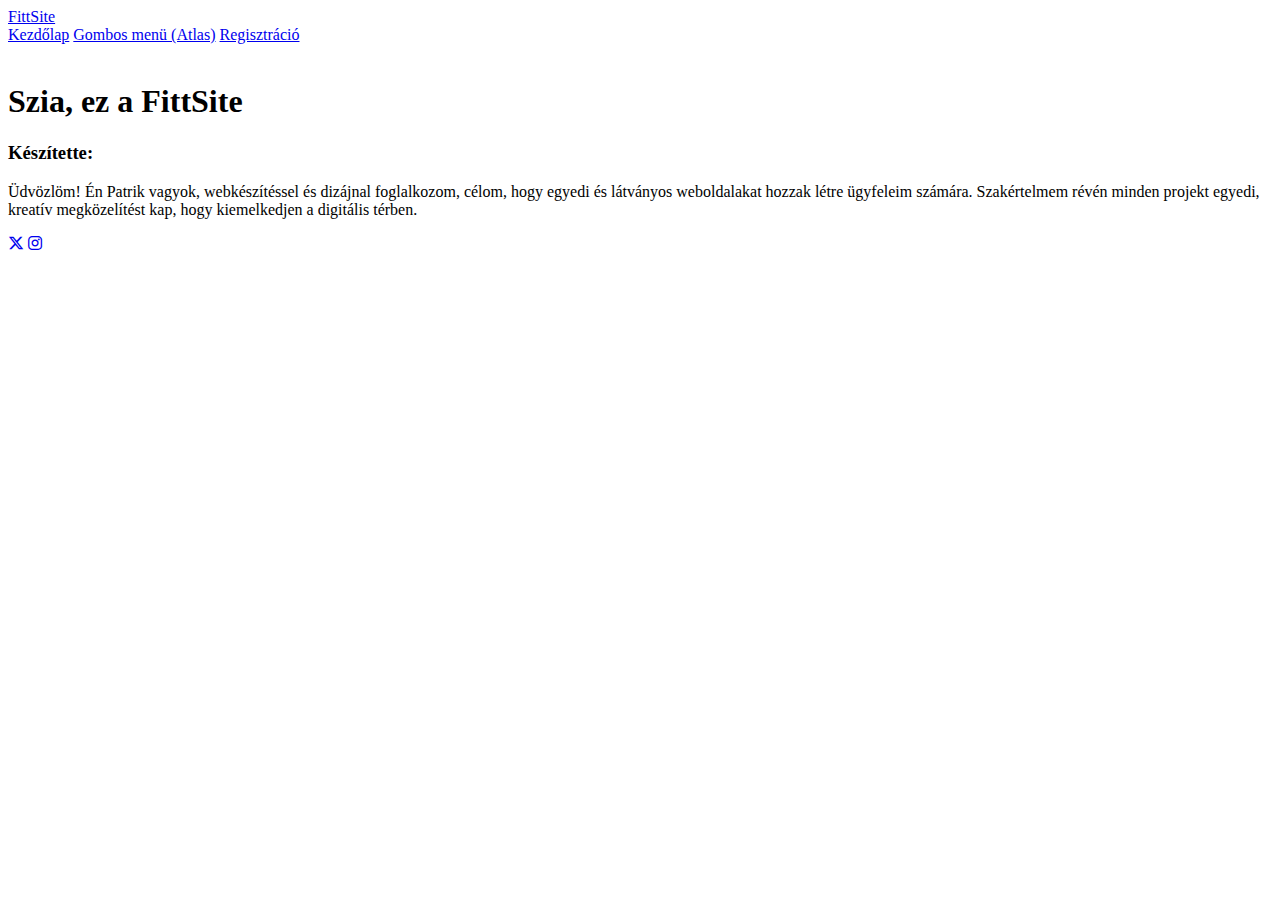
==== index.html @ 157b78dc "Add files via upload" ====
<!DOCTYPE html>
<html lang="en">
    
<head>
    <meta charset="UTF-8">
    <meta name="viewport" content="width=device-width, initial-scale=1.0">
    <link rel="stylesheet" href="https://cdnjs.cloudflare.com/ajax/libs/font-awesome/6.5.2/css/all.min.css">
    <link rel="stylesheet" href="style.css">
    <title>FittSite</title>
</head>
<body>
    <header>
        <a href="#" class="logo">FittSite</a>

        <nav>
            <a href="#" class="active">Kezdőlap</a>
            <a href="valami/Rangkészítő.html" >Gombos menü (Atlas)</a>
            <a href="#" >Regisztráció</a>
        </nav>
    </header>
    <section class="home">
        <div class="home-img">
            <img src="main1.jpg" alt="">
        </div>
        <div class="home-content">
            <h1>Szia, ez a <span>FittSite</span></h1>
            <h3 class="typing-text">Készítette: <span></span></h3>
            <p>Üdvözlöm! Én Patrik vagyok, webkészítéssel és dizájnal foglalkozom, célom, hogy egyedi és látványos weboldalakat hozzak létre ügyfeleim számára. Szakértelmem révén minden projekt egyedi, kreatív megközelítést kap, hogy kiemelkedjen a digitális térben.</p>
            <div class="social-icons">
                <a href="#"><i class="fa-brands fa-x-twitter"></i></a>
                <a href="#"><i class="fa-brands fa-instagram"></i></a>
            </div>
        </div>
    </section>
</body>
</html>
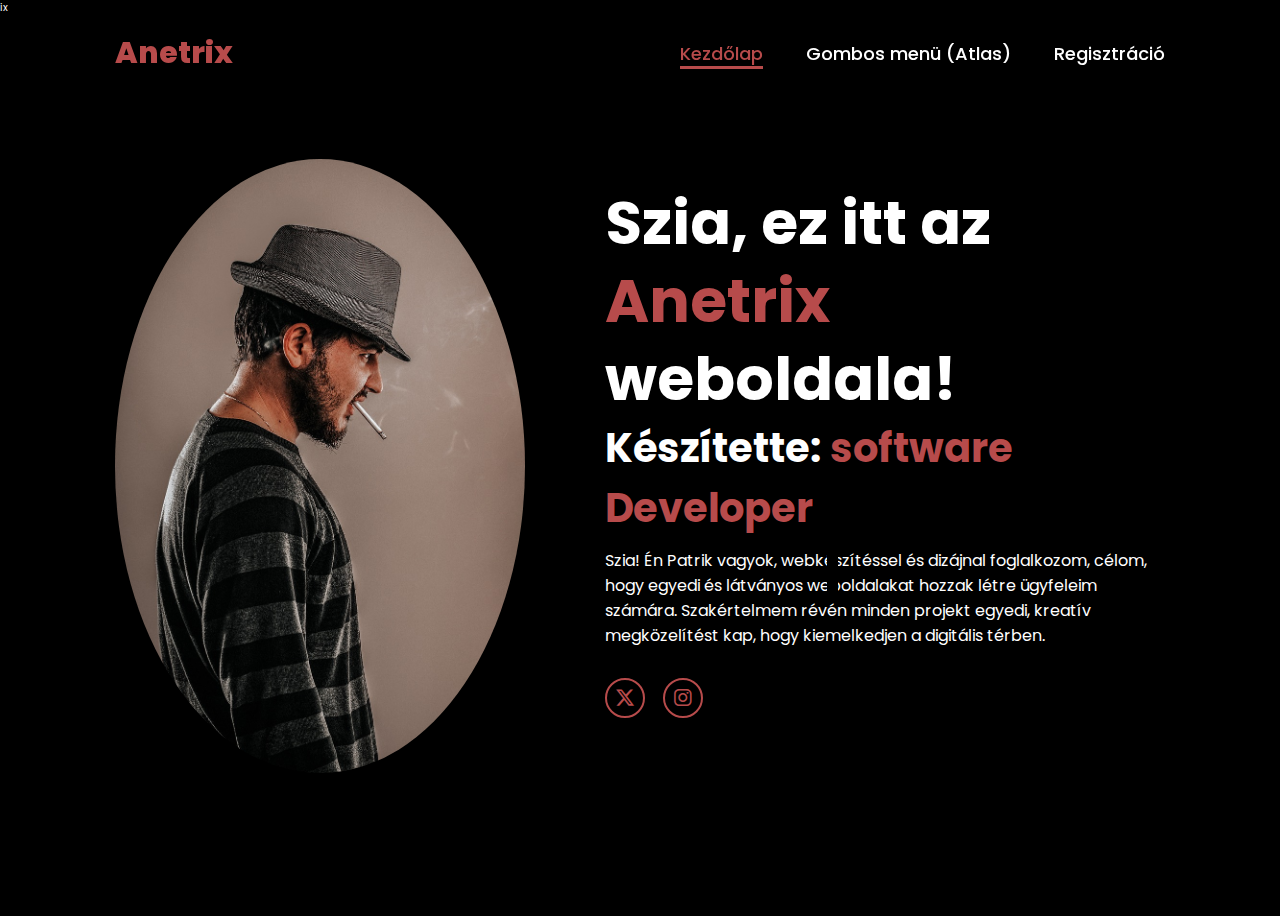
==== commit cdd0e21e: "Update index.html" ====
--- a/index.html
+++ b/index.html
@@ -1,4 +1,4 @@
-<!DOCTYPE html>
+ix<!DOCTYPE html>
 <html lang="en">
     
 <head>
@@ -6,11 +6,11 @@
     <meta name="viewport" content="width=device-width, initial-scale=1.0">
     <link rel="stylesheet" href="https://cdnjs.cloudflare.com/ajax/libs/font-awesome/6.5.2/css/all.min.css">
     <link rel="stylesheet" href="style.css">
-    <title>FittSite</title>
+    <title>Anetrix</title>
 </head>
 <body>
     <header>
-        <a href="#" class="logo">FittSite</a>
+        <a href="#" class="logo">Anetrix</a>
 
         <nav>
             <a href="#" class="active">Kezdőlap</a>
@@ -23,9 +23,9 @@
             <img src="main1.jpg" alt="">
         </div>
         <div class="home-content">
-            <h1>Szia, ez a <span>FittSite</span></h1>
+            <h1>Szia, ez itt az <span>Anetrix</span> weboldala!</h1>
             <h3 class="typing-text">Készítette: <span></span></h3>
-            <p>Üdvözlöm! Én Patrik vagyok, webkészítéssel és dizájnal foglalkozom, célom, hogy egyedi és látványos weboldalakat hozzak létre ügyfeleim számára. Szakértelmem révén minden projekt egyedi, kreatív megközelítést kap, hogy kiemelkedjen a digitális térben.</p>
+            <p>Szia! Én Patrik vagyok, webkészítéssel és dizájnal foglalkozom, célom, hogy egyedi és látványos weboldalakat hozzak létre ügyfeleim számára. Szakértelmem révén minden projekt egyedi, kreatív megközelítést kap, hogy kiemelkedjen a digitális térben.</p>
             <div class="social-icons">
                 <a href="#"><i class="fa-brands fa-x-twitter"></i></a>
                 <a href="#"><i class="fa-brands fa-instagram"></i></a>
@@ -33,4 +33,4 @@
         </div>
     </section>
 </body>
-</html>+</html>
--- a/style.css
+++ b/style.css
@@ -0,0 +1,267 @@
+@import url('https://fonts.googleapis.com/css2?family=Poppins:wght@100;200;300;400;500;600&display=swap');
+
+*{
+    margin: 0;
+    padding: 0;
+    box-sizing: border-box;
+    text-decoration: none;
+    border: none;
+    outline: none;
+    font-family: 'Poppins', sans-serif;
+}
+
+html{
+    font-size: 62.5%;
+}
+
+body{
+    width: 100%;
+    height: 100vh;
+    overflow-x: hidden;
+    background-color: black;
+    color: white;
+}
+
+header{
+    margin-top: 20px;
+    position: fixed;
+    top: 0;
+    left: 0;
+    width: 100%;
+    padding: 1rem 9%;
+    background-color: transparent;
+    filter: drop-shadow(10px);
+    display: flex;
+    justify-content: space-between;
+    align-items: center;
+    z-index: 100;
+}
+
+.logo{
+    font-size: 3rem;
+    color: #b74b4b;
+    font-weight: 800;
+    cursor: pointer;
+    transition: 0.5s ease;
+}
+
+.logo:hover{
+    transform: scale(1.1);
+}
+
+nav a{
+    font-size: 1.8rem;
+    color: white;
+    margin-left: 4rem;
+    font-weight: 500;
+    transition: 0.3s ease;
+    border-bottom: 3px solid transparent;
+}
+
+nav a:hover,
+nav a.active{
+    color: #b74b4b;
+    border-bottom: 3px solid #b74b4b;
+}
+
+@media(max-width:995px){
+    nav{
+        position: absolute;
+        display: none;
+        top: 0;
+        right: 0;
+        width: 40%;
+        border-left: 3px solid #b74b4b;
+        border-bottom: 3px solid #b74b4b;
+        border-bottom-left-radius: 2rem;
+        padding: 1rem solid;
+        background-color: #161616;
+        border-top: 0.1rem solid rgba(0,0,0,0.1);
+    }
+
+    nav.active{
+        display: block;
+    }
+
+    nav a{
+        display: block;
+        font-size: 2rem;
+        margin: 3rem 0;
+    }
+
+    nav a:hover,
+    nav a.active{
+        padding: 1rem;
+        border-radius: 0.5rem;
+        border-bottom: 0.5rem solid #b74b4b;
+    }
+}
+
+section{
+    min-height: 100vh;
+    padding: 5rem 9% 5rem;
+}
+
+.home{
+    display: flex;
+    justify-content: center;
+    align-items: center;
+    gap: 8rem;
+    background-color: black;
+}
+
+.home .home-content h1{
+    font-size: 6rem;
+    font-weight: 700;
+    line-height: 1.3;
+}
+
+span{
+    color: #b74b4b;
+}
+
+.home-content h3{
+    font-size: 4rem;
+    margin-bottom: 1rem;
+    font-weight: 700;
+}
+
+.home-content p{
+    font-size: 1.6rem;
+}
+
+.home-img{
+    border-radius: 50%;
+}
+
+.home-img img{
+    position: relative;
+    width: 32vw;
+    border-radius: 50%;
+    box-shadow: 0 0 25px solid #b74b4b;
+    cursor: pointer;
+    transition: 0.2s linear;
+}
+
+.home-img img:hover{
+    font-size: 1.8rem;
+    font-weight: 500;
+}
+
+.social-icons a{
+    display: inline-flex;
+    justify-content: center;
+    align-items: center;
+    width: 4rem;
+    height: 4rem;
+    background-color: transparent;
+    border: 0.2rem solid #b74b4b;
+    font-size: 2rem;
+    border-radius: 50%;
+    margin: 3rem 1.5rem 3rem 0;
+    transition: 0.3s ease;
+    color: #b74b4b;
+}
+
+.social-icons a:hover{
+    color: black;
+    transform: scale(1.3) translateY(-5px);
+    background-color: #b74b4b;
+    box-shadow: 0  0 25px #b74b4b;
+}
+
+.btn{
+    display: inline-block;
+    padding: 1rem 2.8rem;
+    background-color: black;
+    border-radius: 4rem;
+    font-size: 1.6rem;
+    color: #b74b4b;
+    letter-spacing: 0.3rem;
+    font-weight: 600;
+    border: 2px solid #b74b4b;
+    transition: 0.3s ease;
+    cursor: pointer;
+}
+
+.btn:hover{
+    transform: scale3d(1.03);
+    background-color: #b74b4b;
+    color: black;
+    box-shadow: 0 0 25px #b74b4b;
+}
+
+.typing-text{
+    font-size: 34px;
+    font-weight: 600;
+    min-width: 280px;
+}
+
+.typing-text span{
+    position: relative;
+}
+
+.typing-text span::before{
+    content: "software Developer";
+    color: #b74b4b;
+    animation: words 20s infinite;
+}
+
+.typing-text span::after{
+    content: "";
+    background-color: black;
+    position: absolute;
+    width: calc(100% + 8px);
+    height: 100%;
+    border-left: 3px solid black;
+    right: -8;
+    animation: cursor 0.6s infinite;
+}
+
+@keyframes cursor{
+    to{
+        border-left: 3px solid #b74b4b;
+    }
+}
+
+@keyframes words{
+    0%, 20%{
+        content: "Patrik - Web Fejlesztő";
+    }
+    21%, 40%{
+        content: "Patrik - Fejlesztő";
+    }
+    41%, 60%{
+        content: "Patrik - Web Designer";
+    }
+    81%, 100%{
+        content: "Patrik - Script Író";
+    }
+}
+
+@media (max-width: 1000px){
+    .home{
+        gap: 4rem;
+    }
+}
+
+@media(max-width:995px){
+    .home{
+        flex-direction: column;
+        margin: 5rem 4rem;
+    }
+
+    .home .home-content h3{
+        font-size: 2.5rem;
+    }
+
+    .home-content h1{
+        font-size: 5rem;
+    }
+
+    .home-img img{
+        width: 70vw;
+        margin-top: 4rem;
+    }
+}
+
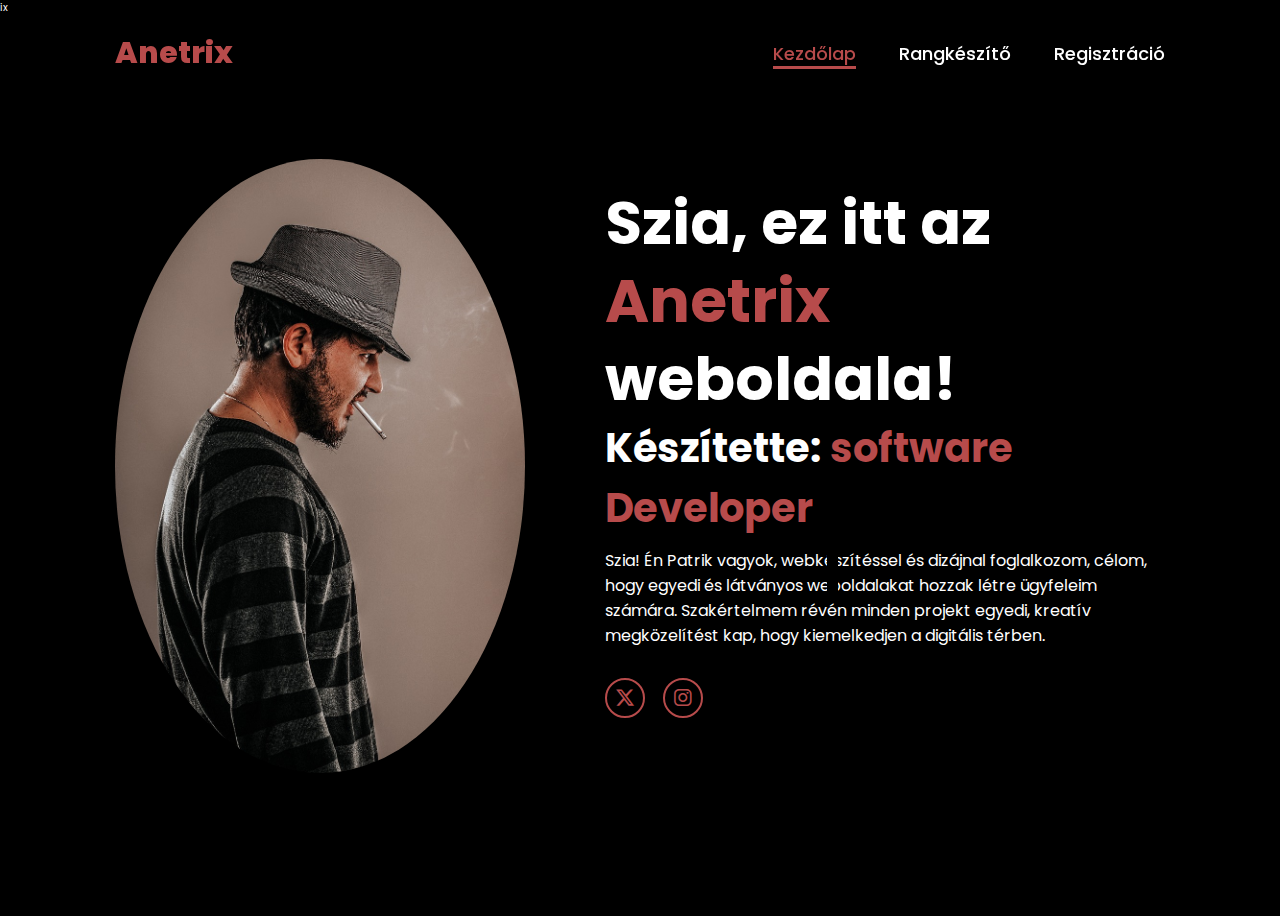
==== commit 86926032: "Update index.html" ====
--- a/index.html
+++ b/index.html
@@ -14,7 +14,7 @@
 
         <nav>
             <a href="#" class="active">Kezdőlap</a>
-            <a href="valami/Rangkészítő.html" >Gombos menü (Atlas)</a>
+            <a href="valami/Rangkészítő.html" >Rangkészítő</a>
             <a href="#" >Regisztráció</a>
         </nav>
     </header>
